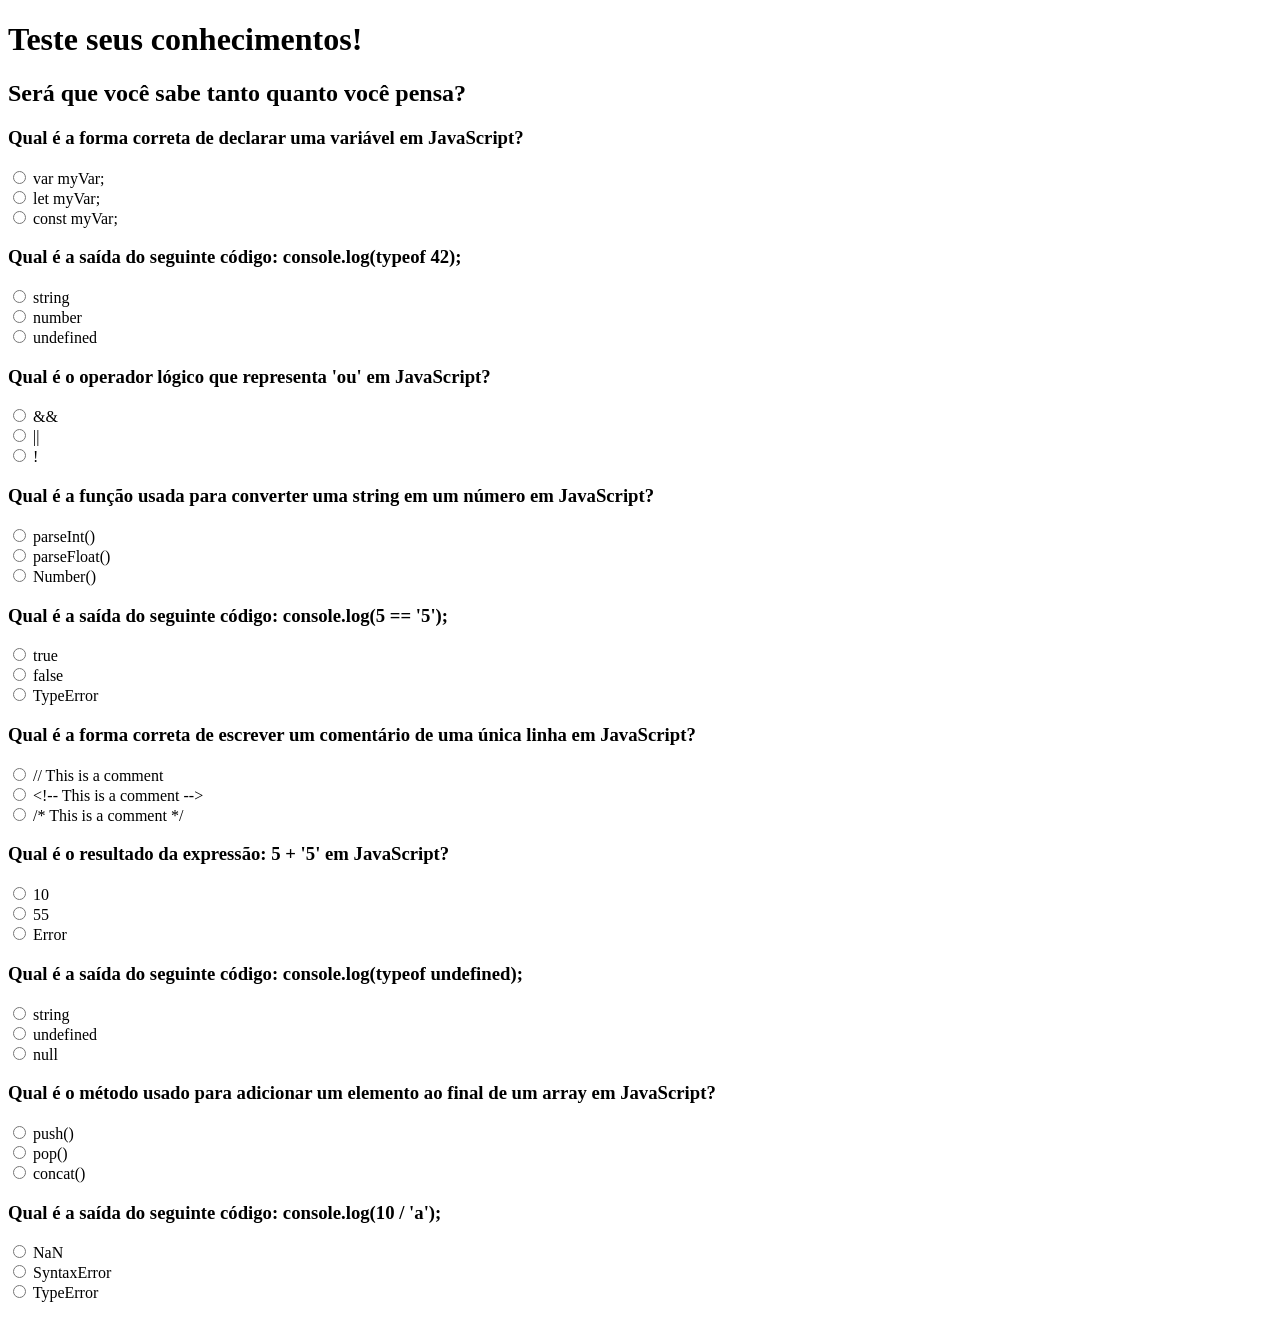
==== Next Level Week Expert 2024/theForm.html @ 3518abf4 "Adicionada a pasta da NLW 2024 e a de GIT e GitHub" ====
<!DOCTYPE html>
<html lang="en">
<head>
    <meta charset="UTF-8">
    <meta name="viewport" content="width=device-width, initial-scale=1.0">
    <title>Document</title>
</head>
<body>

    <h1>Teste seus conhecimentos!</h1>
    <h2>Será que você sabe tanto quanto você pensa?</h2>
    <div id="quiz"></div>
    <template>
        <div>
            <h3>Question 01</h3>
            <dl>
                <dt>
                    <input value="0" type="radio" name="item">
                    <span>Alternativa A</span>
                </dt>
            </dl>
        </div>
    </template>
    <script src="./theForm.js"></script>
</body>
</html>
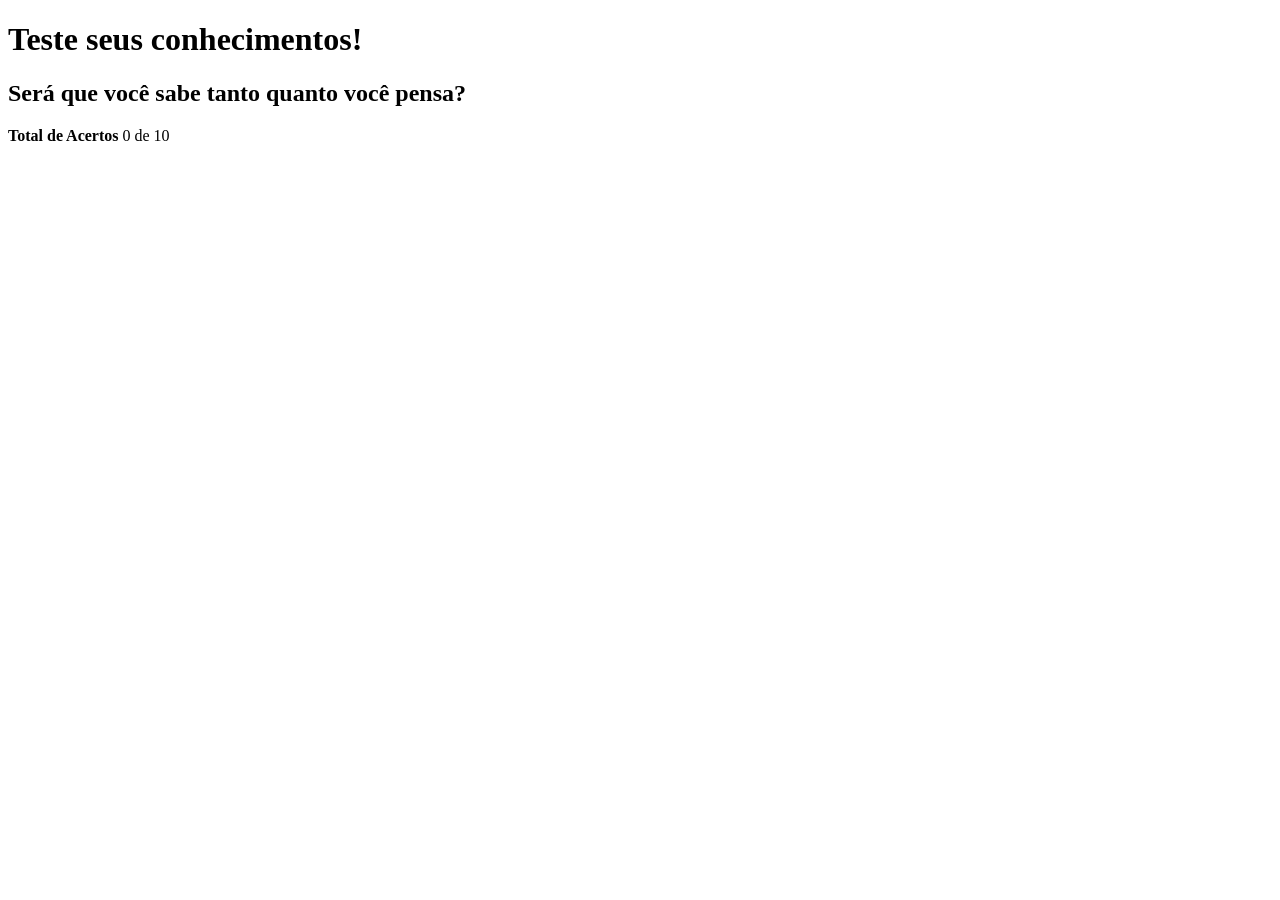
==== commit 03e7dd9e: "Anotações da Aula 02 da NLW Expert 2024" ====
--- a/Next Level Week Expert 2024/theForm.html
+++ b/Next Level Week Expert 2024/theForm.html
@@ -4,23 +4,29 @@
     <meta charset="UTF-8">
     <meta name="viewport" content="width=device-width, initial-scale=1.0">
     <title>Document</title>
+    <link rel=”stylesheet” href="theForm.css">
+    <script src="theForm.js"></script>
 </head>
 <body>
-
-    <h1>Teste seus conhecimentos!</h1>
-    <h2>Será que você sabe tanto quanto você pensa?</h2>
-    <div id="quiz"></div>
-    <template>
-        <div>
-            <h3>Question 01</h3>
-            <dl>
-                <dt>
-                    <input value="0" type="radio" name="item">
-                    <span>Alternativa A</span>
-                </dt>
-            </dl>
+    <main>
+        <h1>Teste seus conhecimentos!</h1>
+        <h2>Será que você sabe tanto quanto você pensa?</h2>
+        <div id="quiz"></div>
+        <template>
+            <div>
+                <h3>Question 01</h3>
+                <dl>
+                    <dt>
+                        <input value="0" type="radio" name="item">
+                        <span>Alternativa A</span>
+                    </dt>
+                </dl>
+            </div>
+        </template>
+        <div id="hits">
+            <strong>Total de Acertos</strong>
+            <span>0 de 10</span>
         </div>
-    </template>
-    <script src="./theForm.js"></script>
+    </main>
 </body>
 </html>
--- a/Next Level Week Expert 2024/theForm.css
+++ b/Next Level Week Expert 2024/theForm.css
@@ -0,0 +1,25 @@
+@import url('https://fonts.googleapis.com/css2?family=Inter:wght@400;600;700&display=swap');
+*, :root {
+    margin: 0;
+    padding: 0;
+    font-family: 'Inter', sans-serif;
+    font-synthesis: none;
+    text-rendering: optimizeLegibility;
+    -webkit-font-smoothing: antialiased; /*para navegadores que usam 'webkit'*/
+    -moz-osx-font-smoothing: grayscale; /*para o Mozilla Firefox*/
+    -webkit-text-size-adjust: 100%;
+}
+main {
+    padding: 20px;
+    max-width: 640px;
+    margin: 0 auto; /*margem 0 no top e bottom e automática no left e right (distribui automaticamente o que sobra, igualmente, para os dois lados*/
+}
+#hits {
+    text-align: center;
+    background-color: #a3e635;
+    position: fixed;
+    bottom: 0;
+    left: 0;
+    width: 100%;
+    padding: 12px;
+}
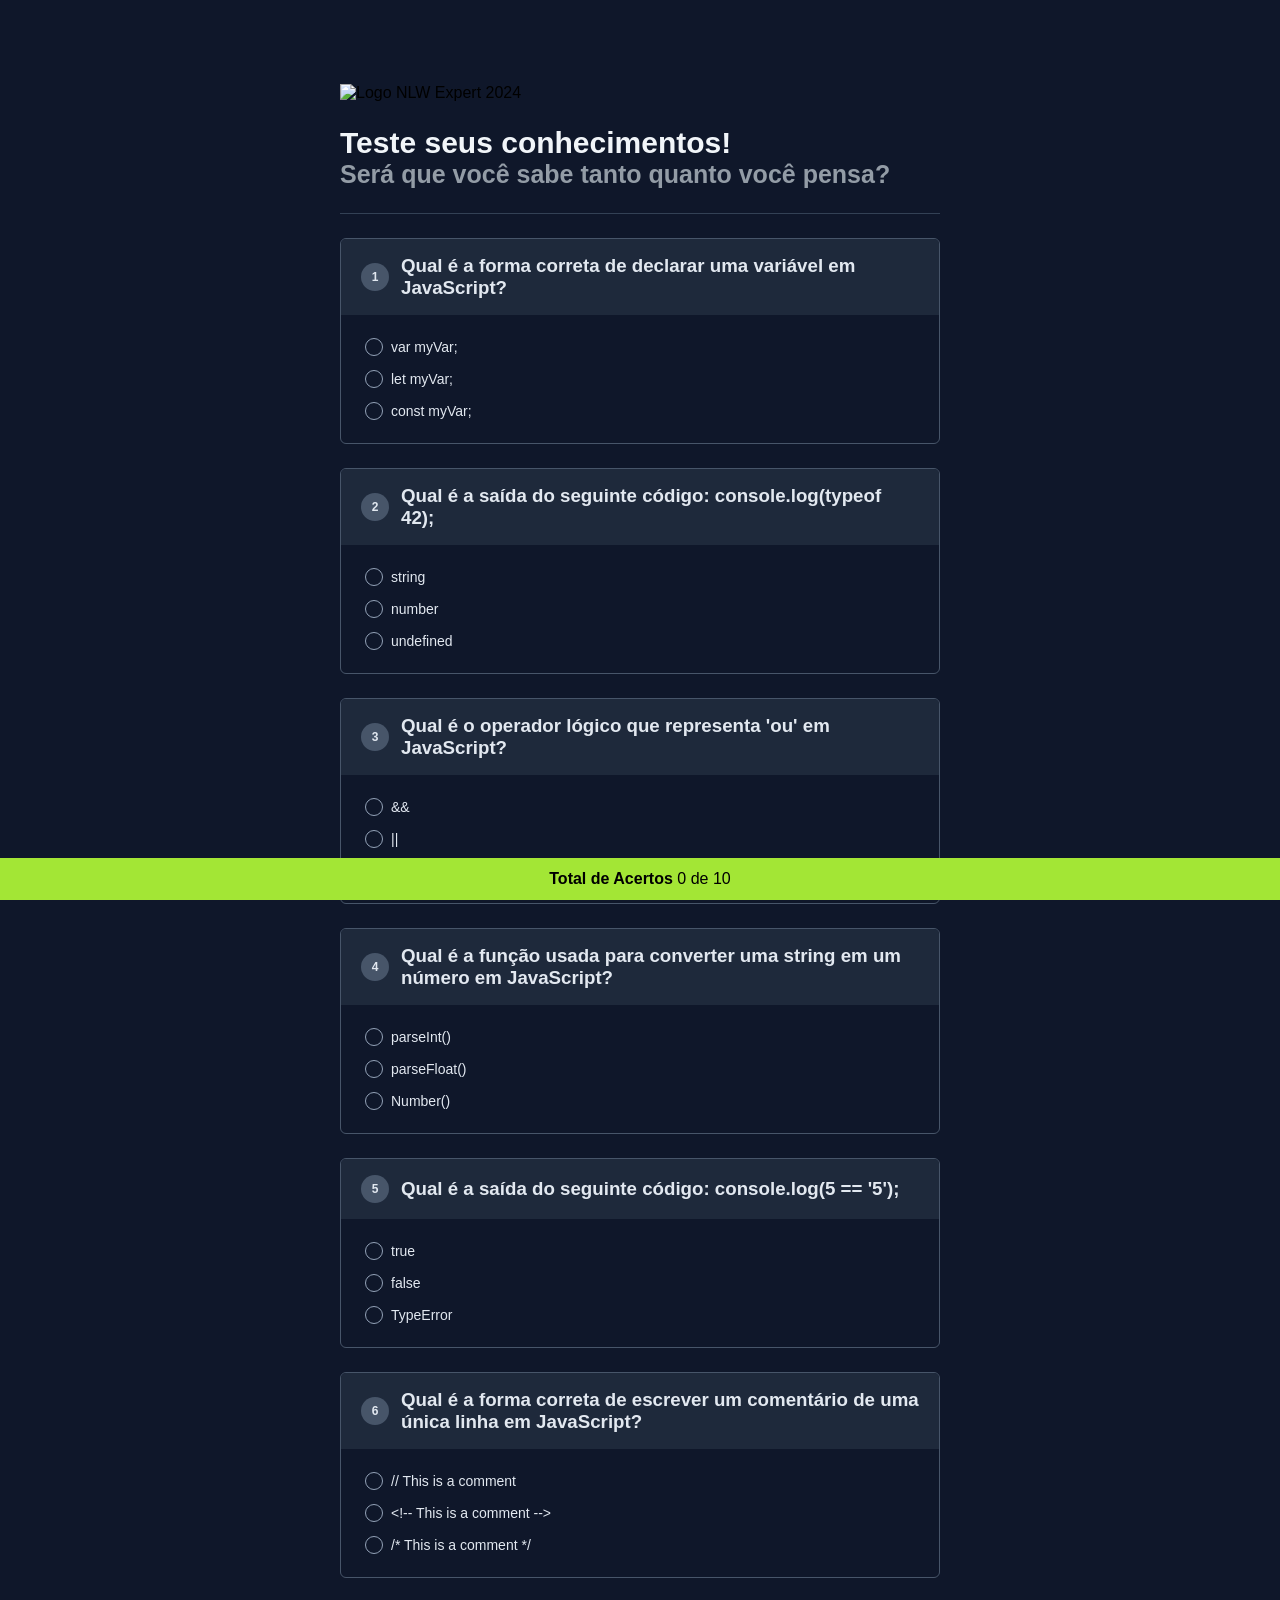
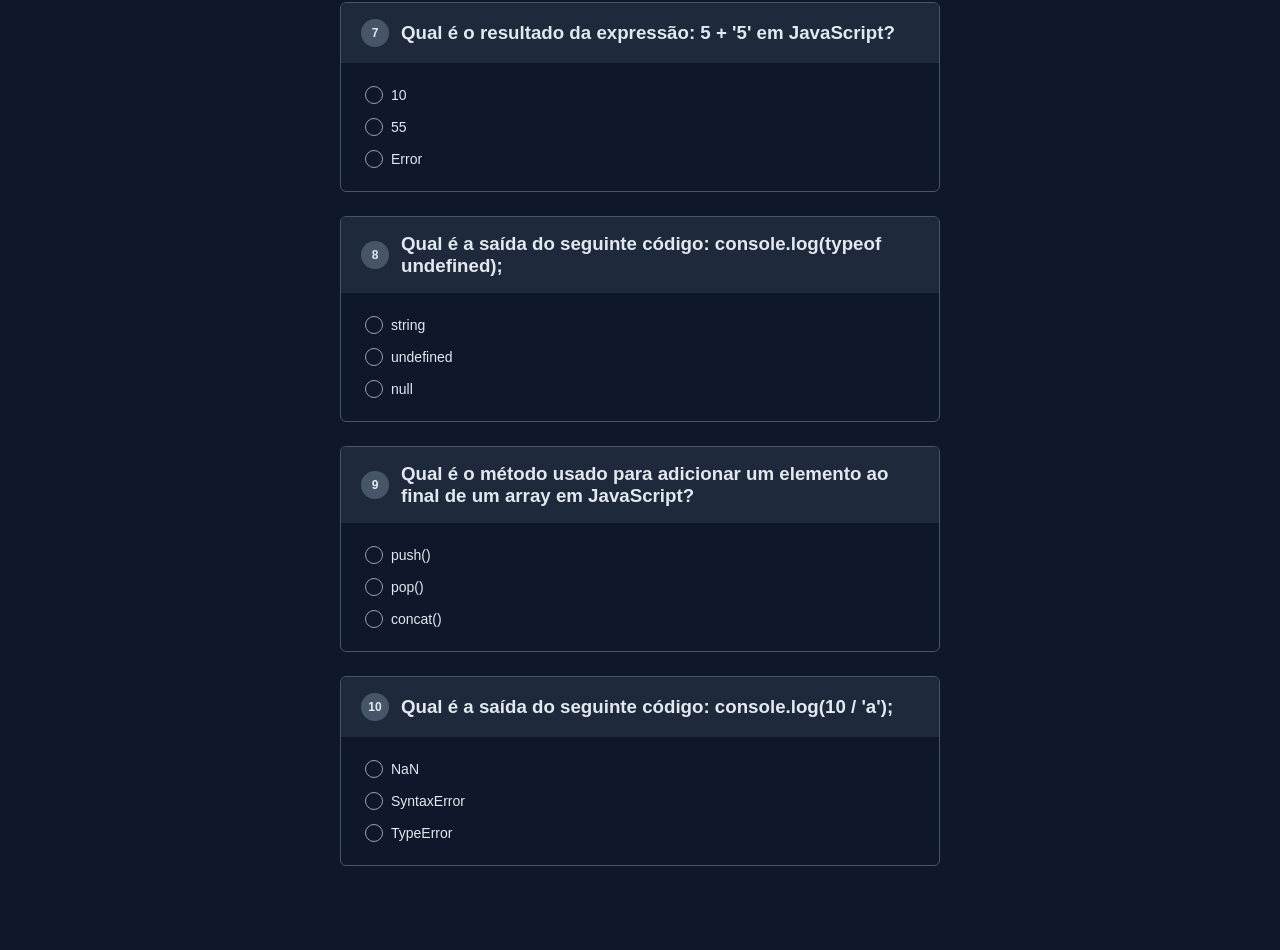
==== commit 407b5763: "Adicionando mais etilização do projeto da NLW 2024" ====
--- a/Next Level Week Expert 2024/theForm.html
+++ b/Next Level Week Expert 2024/theForm.html
@@ -1,19 +1,21 @@
 <!DOCTYPE html>
-<html lang="en">
+<html lang="pt-br">
 <head>
     <meta charset="UTF-8">
     <meta name="viewport" content="width=device-width, initial-scale=1.0">
-    <title>Document</title>
-    <link rel=”stylesheet” href="theForm.css">
-    <script src="theForm.js"></script>
+    <title>NLW Expert 2024</title>
+    <link rel="stylesheet" href="./theForm.css">
 </head>
 <body>
     <main>
-        <h1>Teste seus conhecimentos!</h1>
-        <h2>Será que você sabe tanto quanto você pensa?</h2>
+        <header>
+            <img src="https://gist.githubusercontent.com/maykbrito/f47569e32fb2b21f2ecc9f4c035c141f/raw/a45997404564112d7596fbb1b9cad5de5521927e/logo.svg" alt="Logo NLW Expert 2024">
+            <h1>Teste seus conhecimentos!</h1>
+            <h2>Será que você sabe tanto quanto você pensa?</h2>
+        </header>
         <div id="quiz"></div>
         <template>
-            <div>
+            <div class="quiz-item">
                 <h3>Question 01</h3>
                 <dl>
                     <dt>
@@ -28,5 +30,6 @@
             <span>0 de 10</span>
         </div>
     </main>
+    <script src="./theForm.js"></script>
 </body>
 </html>
--- a/Next Level Week Expert 2024/theForm.css
+++ b/Next Level Week Expert 2024/theForm.css
@@ -2,6 +2,7 @@
 *, :root {
     margin: 0;
     padding: 0;
+    box-sizing: border-box;
     font-family: 'Inter', sans-serif;
     font-synthesis: none;
     text-rendering: optimizeLegibility;
@@ -9,15 +10,97 @@
     -moz-osx-font-smoothing: grayscale; /*para o Mozilla Firefox*/
     -webkit-text-size-adjust: 100%;
 }
+body {
+    background-color: #0f172a;
+}
 main {
     padding: 20px;
     max-width: 640px;
-    margin: 0 auto; /*margem 0 no top e bottom e automática no left e right (distribui automaticamente o que sobra, igualmente, para os dois lados*/
+    margin: 0 auto 64px; /*margem 0 no top e bottom e automática no left e right (distribui automaticamente o que sobra, igualmente, para os dois lados*/
+}
+header {
+    margin-top: 64px;
+    padding-bottom: 24px;
+    border-bottom: 1px solid #334155;
+}
+header h1 {
+    margin-top: 24px;
+    font-size: 30px;
+    color: #f1f5f9;
+}
+header h2 {
+    font-size: 25px;
+    color: #939ca6;
+}
+#quiz {
+    counter-reset: num-quiz-item;
+}
+.quiz-item {
+    margin-top: 24px;
+    border: 1px solid #475569;
+    border-radius: 6px;
+    overflow: hidden; /*esconde o background que transborda do 'h3'*/
+}
+.quiz-item h3 {
+    padding: 16px 20px;
+    color: #e2e8f0;
+    display: flex;
+    align-items: center;
+    gap: 12px;
+    background-color: #1e293b;
+}
+.quiz-item h3:before {
+    counter-increment: num-quiz-item;
+    content: counter(num-quiz-item);
+    background-color: #475569;
+    width: 28px;
+    height: 28px;
+    font-size: 12px;
+    border-radius: 50%;
+    display: flex;
+    align-items: center;
+    justify-content: center;
+    flex-shrink: 0; /*para as bolinhas não deformarem de acordo com a largura da página*/
+}
+.quiz-item dl {
+    padding: 20px 24px;
+    display: grid;
+    gap: 8px; /*espaço adicionado entre os filhos do 'dl', os 'dt', não é em cima e nem em baixo, é entre os filhos, precisa do 'display:grid' ou 'flex' para funcionar*/
+}
+.quiz-item dl dt {
+    font-size: 14px;
+    line-height: 24px;
+    letter-spacing: 0;
+    display: flex;
+    align-items: center; /*caixas de seleção e texto das alternativas ficam alinhados horizontalmente, precisa do 'display: flex' ou 'grid' no pai*/
+    gap: 8px;
+    color: #e2e8f0;
+}
+input {
+    all: unset; /*tira as configurações padrão do input, para assim, começar a estilizar*/
+    border: 1px solid #94a3b8;
+    width: 16px;
+    height: 16px;
+    border-radius: 50%;
+    display: flex;
+    align-items: center; /*alinha no centro horizontalmente*/
+    justify-content: center; /*alinha no centro verticalmente*/
+    flex-shrink: 0; /*para as bolinhas não deformarem de acordo com a largura da página*/
+}
+input:checked {
+    border: 1px solid#a3e635;
+}
+input:checked:before {
+    content: ""; /*um conteúdo imaginário é adicionado à check box para possibilitar a manipulação de altura, largura, etc.*/
+    width: 10px;
+    height: 10px;
+    background-color: #a3e635;
+    border-radius: 50%;
 }
 #hits {
     text-align: center;
     background-color: #a3e635;
-    position: fixed;
+    position: fixed; /*que não some quando rola a página*/
     bottom: 0;
     left: 0;
     width: 100%;
